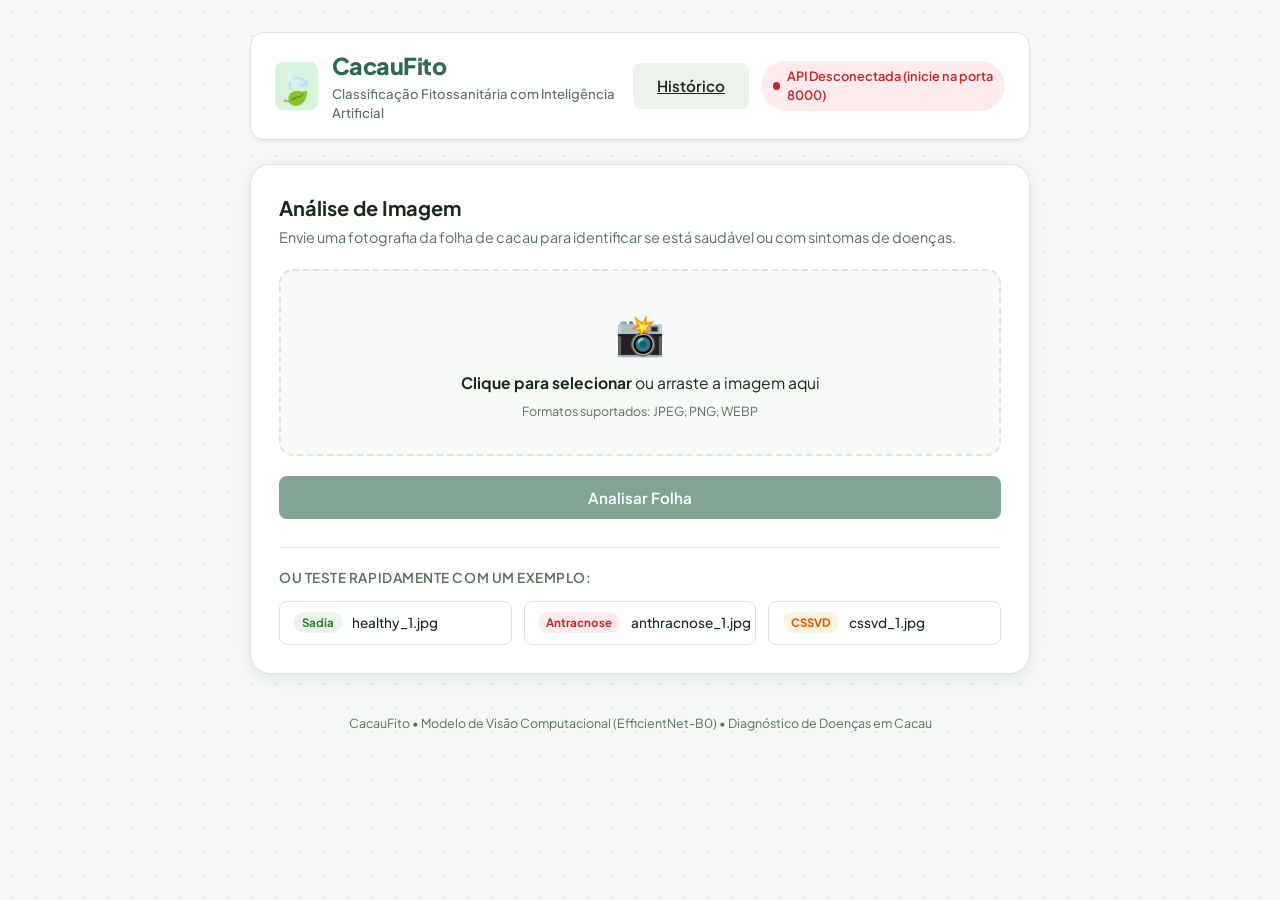
==== frontend/index.html @ 1fb0189f "feat(frontend): upload page, prediction history page, uncertainty badge Same-origin static frontend " ====
<!DOCTYPE html>
<html lang="pt-BR">
<head>
  <meta charset="UTF-8" />
  <meta name="viewport" content="width=device-width, initial-scale=1.0" />
  <title>CacauFito — Diagnóstico Inteligente de Folhas de Cacau</title>
  <link rel="preconnect" href="https://fonts.googleapis.com">
  <link rel="preconnect" href="https://fonts.gstatic.com" crossorigin>
  <link href="https://fonts.googleapis.com/css2?family=Plus+Jakarta+Sans:wght@400;500;600;700;800&display=swap" rel="stylesheet">
  <link rel="stylesheet" href="./static/style.css" />
</head>
<body>
  <div class="app-container">
    <!-- Header -->
    <header class="app-header">
      <div class="brand">
        <span class="brand-icon">🍃</span>
        <div>
          <h1>CacauFito</h1>
          <p class="tagline">Classificação Fitossanitária com Inteligência Artificial</p>
        </div>
      </div>
      <div class="header-actions">
        <a href="./history.html" class="btn btn-secondary">Histórico</a>
        <div id="service-status" class="service-status">
          <span class="status-dot"></span>
          <span class="status-text">Verificando API...</span>
        </div>
      </div>
    </header>

    <main class="main-content">
      <!-- Upload Section -->
      <section class="card upload-card">
        <div class="card-header">
          <h2>Análise de Imagem</h2>
          <p>Envie uma fotografia da folha de cacau para identificar se está saudável ou com sintomas de doenças.</p>
        </div>

        <form id="upload-form">
          <div class="drop-zone" id="drop-zone">
            <input type="file" id="file-input" accept="image/jpeg,image/png,image/webp,image/jpg" />
            <div class="drop-zone-content">
              <div class="upload-icon">📸</div>
              <p class="drop-prompt"><strong>Clique para selecionar</strong> ou arraste a imagem aqui</p>
              <span class="file-hint">Formatos suportados: JPEG, PNG, WEBP</span>
            </div>
          </div>

          <div class="form-actions">
            <button type="submit" id="submit-btn" class="btn btn-primary" disabled>
              <span class="btn-spinner" hidden></span>
              <span class="btn-text">Analisar Folha</span>
            </button>
            <button type="button" id="clear-btn" class="btn btn-secondary" hidden>Limpar</button>
          </div>
        </form>

        <!-- Quick Samples Section -->
        <div class="samples-section">
          <p class="samples-title">Ou teste rapidamente com um exemplo:</p>
          <div class="samples-grid">
            <button type="button" class="sample-btn" data-sample="healthy_1.jpg" data-name="Folha Sadia">
              <span class="sample-badge badge-healthy">Sadia</span>
              <span class="sample-label">healthy_1.jpg</span>
            </button>
            <button type="button" class="sample-btn" data-sample="anthracnose_1.jpg" data-name="Antracnose">
              <span class="sample-badge badge-anthracnose">Antracnose</span>
              <span class="sample-label">anthracnose_1.jpg</span>
            </button>
            <button type="button" class="sample-btn" data-sample="cssvd_1.jpg" data-name="CSSVD">
              <span class="sample-badge badge-cssvd">CSSVD</span>
              <span class="sample-label">cssvd_1.jpg</span>
            </button>
          </div>
        </div>
      </section>

      <!-- Preview & Result Section -->
      <section class="card results-card" id="results-card" hidden>
        <!-- Preview Box -->
        <div class="preview-wrapper" id="preview-wrapper">
          <img id="preview" alt="Pré-visualização da folha enviada" />
          <div class="preview-meta" id="preview-meta"></div>
        </div>

        <!-- Dynamic Results -->
        <div id="result" class="result-details" hidden>
          <div class="diagnosis-header" id="diagnosis-header">
            <div class="diagnosis-badge" id="diagnosis-badge">--</div>
            <div class="diagnosis-info">
              <h3 id="diagnosis-title">Diagnosticado</h3>
              <p id="diagnosis-confidence">Confiança: --%</p>
              <span id="uncertain-badge" class="uncertain-badge" hidden>⚠️ Resultado incerto</span>
            </div>
          </div>

          <!-- Probability Distribution Bars -->
          <div class="prob-section">
            <h4>Distribuição de Probabilidade</h4>
            <div class="prob-list" id="prob-list">
              <!-- Dynamically filled by app.js -->
            </div>
          </div>
        </div>

        <!-- Error Alert -->
        <div id="error" class="alert-error" role="alert" hidden>
          <span class="alert-icon">⚠️</span>
          <span id="error-message"></span>
        </div>
      </section>
    </main>

    <footer class="app-footer">
      <p>CacauFito • Modelo de Visão Computacional (EfficientNet-B0) • Diagnóstico de Doenças em Cacau</p>
    </footer>
  </div>

  <script src="./static/app.js"></script>
</body>
</html>
---- frontend/static/style.css ----
:root {
  --font-family: 'Plus Jakarta Sans', system-ui, -apple-system, BlinkMacSystemFont, 'Segoe UI', Roboto, sans-serif;
  
  /* Color Palette */
  --color-primary: #2d6a4f;
  --color-primary-hover: #1b4332;
  --color-primary-light: #d8f3dc;
  --color-accent: #52b788;
  
  --color-healthy: #2e7d32;
  --color-healthy-bg: #e8f5e9;
  --color-anthracnose: #c62828;
  --color-anthracnose-bg: #ffebee;
  --color-cssvd: #e65100;
  --color-cssvd-bg: #fff3e0;

  --color-bg: #f5f8f5;
  --color-surface: #ffffff;
  --color-surface-subtle: #f8faf8;
  --color-text-main: #192a1e;
  --color-text-muted: #5c7062;
  --color-border: #dbe5db;
  --color-border-focus: #52b788;

  --shadow-sm: 0 2px 4px rgba(0, 30, 10, 0.04);
  --shadow-md: 0 4px 16px rgba(0, 30, 10, 0.08);
  --shadow-lg: 0 8px 30px rgba(0, 30, 10, 0.12);

  --radius-sm: 8px;
  --radius-md: 14px;
  --radius-lg: 20px;
  --radius-full: 9999px;

  --transition-fast: 0.15s ease;
  --transition-normal: 0.25s ease;
}

* {
  box-sizing: border-box;
  margin: 0;
  padding: 0;
}

[hidden] {
  display: none !important;
}

body {
  font-family: var(--font-family);
  background-color: var(--color-bg);
  background-image: radial-gradient(#dbe5db 1px, transparent 1px);
  background-size: 24px 24px;
  color: var(--color-text-main);
  min-height: 100vh;
  display: flex;
  justify-content: center;
  padding: 2rem 1rem;
  line-height: 1.5;
}

.app-container {
  width: 100%;
  max-width: 780px;
  display: flex;
  flex-direction: column;
  gap: 1.5rem;
}

/* Header */
.app-header {
  display: flex;
  justify-content: space-between;
  align-items: center;
  padding: 1rem 1.5rem;
  background: var(--color-surface);
  border: 1px solid var(--color-border);
  border-radius: var(--radius-md);
  box-shadow: var(--shadow-sm);
}

.brand {
  display: flex;
  align-items: center;
  gap: 0.85rem;
}

.brand-icon {
  font-size: 2rem;
  line-height: 1;
  display: flex;
  align-items: center;
  justify-content: center;
  background: var(--color-primary-light);
  width: 48px;
  height: 48px;
  border-radius: var(--radius-sm);
}

.brand h1 {
  font-size: 1.45rem;
  font-weight: 800;
  color: var(--color-primary);
  letter-spacing: -0.02em;
}

.tagline {
  font-size: 0.82rem;
  color: var(--color-text-muted);
  font-weight: 500;
}

.header-actions {
  display: flex;
  align-items: center;
  gap: 0.75rem;
}

.service-status {
  display: inline-flex;
  align-items: center;
  gap: 0.45rem;
  font-size: 0.8rem;
  font-weight: 600;
  padding: 0.35rem 0.75rem;
  border-radius: var(--radius-full);
  background: #f0f0f0;
  color: #666;
  transition: var(--transition-normal);
}

.service-status.online {
  background: var(--color-healthy-bg);
  color: var(--color-healthy);
}

.service-status.offline {
  background: var(--color-anthracnose-bg);
  color: var(--color-anthracnose);
}

.status-dot {
  width: 8px;
  height: 8px;
  border-radius: 50%;
  background: currentColor;
}

/* Cards */
.card {
  background: var(--color-surface);
  border: 1px solid var(--color-border);
  border-radius: var(--radius-lg);
  padding: 1.75rem;
  box-shadow: var(--shadow-md);
  transition: var(--transition-normal);
}

.card-header h2 {
  font-size: 1.25rem;
  font-weight: 700;
  color: var(--color-text-main);
  margin-bottom: 0.25rem;
}

.card-header p {
  color: var(--color-text-muted);
  font-size: 0.9rem;
  margin-bottom: 1.25rem;
}

/* Drop Zone */
.drop-zone {
  position: relative;
  border: 2px dashed var(--color-border);
  border-radius: var(--radius-md);
  padding: 2rem 1.5rem;
  text-align: center;
  background: var(--color-surface-subtle);
  cursor: pointer;
  transition: all var(--transition-fast);
}

.drop-zone:hover, .drop-zone.drag-over {
  border-color: var(--color-accent);
  background: #f0faf3;
  transform: translateY(-2px);
}

.drop-zone input[type="file"] {
  position: absolute;
  top: 0;
  left: 0;
  width: 100%;
  height: 100%;
  opacity: 0;
  cursor: pointer;
}

.upload-icon {
  font-size: 2.5rem;
  margin-bottom: 0.5rem;
}

.drop-prompt {
  font-size: 0.98rem;
  color: var(--color-text-main);
  margin-bottom: 0.25rem;
}

.file-hint {
  font-size: 0.78rem;
  color: var(--color-text-muted);
}

/* Buttons & Form Actions */
.form-actions {
  display: flex;
  gap: 0.75rem;
  margin-top: 1.25rem;
}

.btn {
  display: inline-flex;
  align-items: center;
  justify-content: center;
  gap: 0.5rem;
  font-family: inherit;
  font-size: 0.95rem;
  font-weight: 600;
  padding: 0.75rem 1.5rem;
  border-radius: var(--radius-sm);
  border: none;
  cursor: pointer;
  transition: all var(--transition-fast);
}

.btn-primary {
  background: var(--color-primary);
  color: #fff;
  flex: 1;
}

.btn-primary:hover:not(:disabled) {
  background: var(--color-primary-hover);
  box-shadow: 0 4px 12px rgba(45, 106, 79, 0.3);
}

.btn-primary:disabled {
  opacity: 0.6;
  cursor: not-allowed;
}

.btn-secondary {
  background: #edf2ed;
  color: var(--color-text-main);
}

.btn-secondary:hover {
  background: #e0e8e0;
}

.btn-spinner {
  width: 16px;
  height: 16px;
  border: 2px solid #ffffff;
  border-top-color: transparent;
  border-radius: 50%;
  animation: spin 0.6s linear infinite;
}

@keyframes spin {
  to { transform: rotate(360deg); }
}

/* Samples Section */
.samples-section {
  margin-top: 1.75rem;
  padding-top: 1.25rem;
  border-top: 1px solid var(--color-border);
}

.samples-title {
  font-size: 0.85rem;
  font-weight: 600;
  color: var(--color-text-muted);
  margin-bottom: 0.75rem;
  text-transform: uppercase;
  letter-spacing: 0.04em;
}

.samples-grid {
  display: grid;
  grid-template-columns: repeat(auto-fit, minmax(180px, 1fr));
  gap: 0.75rem;
}

.sample-btn {
  display: flex;
  align-items: center;
  gap: 0.65rem;
  padding: 0.65rem 0.85rem;
  border: 1px solid var(--color-border);
  background: var(--color-surface);
  border-radius: var(--radius-sm);
  cursor: pointer;
  font-family: inherit;
  font-size: 0.85rem;
  font-weight: 500;
  color: var(--color-text-main);
  text-align: left;
  transition: all var(--transition-fast);
}

.sample-btn:hover {
  border-color: var(--color-accent);
  background: var(--color-surface-subtle);
  transform: translateY(-1px);
}

.sample-badge {
  font-size: 0.72rem;
  font-weight: 700;
  padding: 0.2rem 0.5rem;
  border-radius: var(--radius-full);
}

.badge-healthy { background: var(--color-healthy-bg); color: var(--color-healthy); }
.badge-anthracnose { background: var(--color-anthracnose-bg); color: var(--color-anthracnose); }
.badge-cssvd { background: var(--color-cssvd-bg); color: var(--color-cssvd); }

/* Results Card */
.results-card {
  margin-top: 1rem;
  animation: fadeIn 0.3s ease;
}

@keyframes fadeIn {
  from { opacity: 0; transform: translateY(8px); }
  to { opacity: 1; transform: translateY(0); }
}

.preview-wrapper {
  display: flex;
  flex-direction: column;
  align-items: center;
  gap: 0.5rem;
  margin-bottom: 1.5rem;
  background: var(--color-surface-subtle);
  padding: 1rem;
  border-radius: var(--radius-md);
  border: 1px solid var(--color-border);
}

#preview {
  max-width: 100%;
  max-height: 320px;
  object-fit: contain;
  border-radius: var(--radius-sm);
  box-shadow: var(--shadow-sm);
}

.preview-meta {
  font-size: 0.8rem;
  color: var(--color-text-muted);
}

/* Diagnosis Header */
.diagnosis-header {
  display: flex;
  align-items: center;
  gap: 1.25rem;
  padding: 1.25rem;
  border-radius: var(--radius-md);
  background: #f8faf8;
  border: 1px solid var(--color-border);
  margin-bottom: 1.5rem;
}

.diagnosis-header.healthy {
  background: var(--color-healthy-bg);
  border-color: #c8e6c9;
}

.diagnosis-header.anthracnose {
  background: var(--color-anthracnose-bg);
  border-color: #ffcdd2;
}

.diagnosis-header.cssvd {
  background: var(--color-cssvd-bg);
  border-color: #ffe0b2;
}

.diagnosis-badge {
  font-size: 2.2rem;
  display: flex;
  align-items: center;
  justify-content: center;
  width: 56px;
  height: 56px;
  border-radius: 50%;
  background: #fff;
  box-shadow: var(--shadow-sm);
}

.diagnosis-info h3 {
  font-size: 1.35rem;
  font-weight: 800;
  color: var(--color-text-main);
  margin-bottom: 0.15rem;
}

.diagnosis-info p {
  font-size: 0.95rem;
  font-weight: 600;
  color: var(--color-text-muted);
}

.uncertain-badge {
  display: inline-block;
  margin-top: 0.4rem;
  font-size: 0.78rem;
  font-weight: 700;
  padding: 0.2rem 0.6rem;
  border-radius: var(--radius-full);
  background: var(--color-cssvd-bg);
  color: var(--color-cssvd);
}

/* Probabilities Progress */
.prob-section h4 {
  font-size: 0.95rem;
  font-weight: 700;
  color: var(--color-text-main);
  margin-bottom: 0.85rem;
}

.prob-list {
  display: flex;
  flex-direction: column;
  gap: 0.75rem;
}

.prob-item {
  display: flex;
  flex-direction: column;
  gap: 0.35rem;
}

.prob-meta {
  display: flex;
  justify-content: space-between;
  font-size: 0.85rem;
  font-weight: 600;
}

.prob-bar-container {
  height: 10px;
  background: #e9efe9;
  border-radius: var(--radius-full);
  overflow: hidden;
}

.prob-bar-fill {
  height: 100%;
  border-radius: var(--radius-full);
  transition: width 0.6s cubic-bezier(0.4, 0, 0.2, 1);
}

.prob-bar-fill.healthy { background: var(--color-healthy); }
.prob-bar-fill.anthracnose { background: var(--color-anthracnose); }
.prob-bar-fill.cssvd { background: var(--color-cssvd); }

/* Error Message */
.alert-error {
  display: flex;
  align-items: center;
  gap: 0.75rem;
  padding: 1rem 1.25rem;
  background: var(--color-anthracnose-bg);
  border: 1px solid #ffcdd2;
  border-radius: var(--radius-md);
  color: var(--color-anthracnose);
  font-weight: 600;
  font-size: 0.92rem;
  margin-top: 1rem;
}

/* History Page */
.history-list {
  display: flex;
  flex-direction: column;
  gap: 0.6rem;
}

.history-item {
  display: flex;
  align-items: center;
  gap: 1rem;
  padding: 0.75rem 1rem;
  border: 1px solid var(--color-border);
  border-radius: var(--radius-sm);
  background: var(--color-surface-subtle);
}

.history-confidence {
  font-weight: 700;
  color: var(--color-text-main);
}

.history-date {
  margin-left: auto;
  font-size: 0.82rem;
  color: var(--color-text-muted);
}

.history-empty {
  padding: 1.5rem;
  text-align: center;
  color: var(--color-text-muted);
  font-size: 0.92rem;
  border: 1px dashed var(--color-border);
  border-radius: var(--radius-md);
}

.app-footer {
  text-align: center;
  font-size: 0.78rem;
  color: var(--color-text-muted);
  padding: 1rem 0;
}
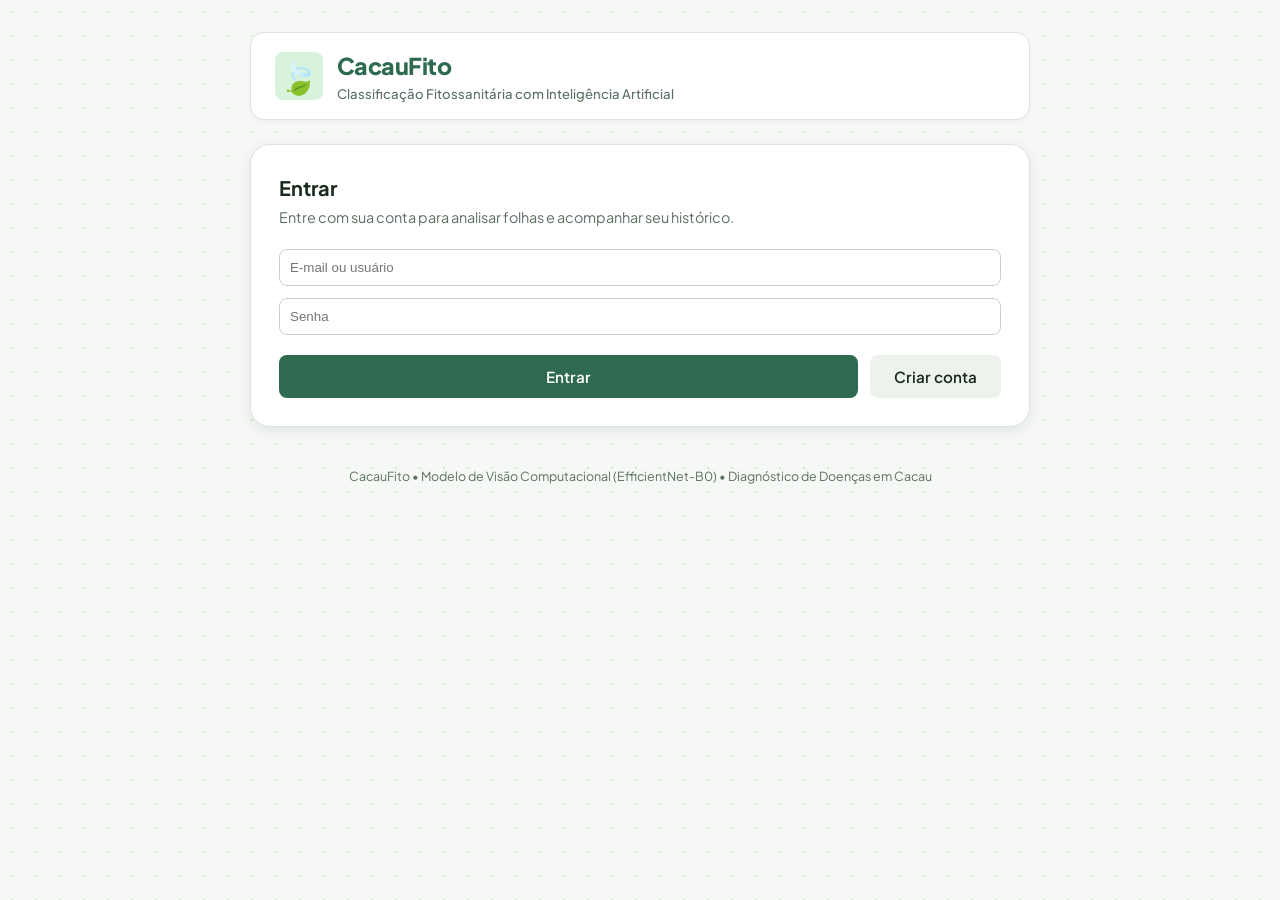
==== commit bb973893: "feat(frontend): add login page, auth guard, statistics dashboard, and logout - login.html + login.js" ====
--- a/frontend/index.html
+++ b/frontend/index.html
@@ -22,6 +22,7 @@
       </div>
       <div class="header-actions">
         <a href="./history.html" class="btn btn-secondary">Histórico</a>
+        <button type="button" id="logout-btn" class="btn btn-secondary">Sair</button>
         <div id="service-status" class="service-status">
           <span class="status-dot"></span>
           <span class="status-text">Verificando API...</span>
@@ -117,6 +118,8 @@
     </footer>
   </div>
 
+  <script src="./static/auth-guard.js"></script>
+  <script src="./static/logout.js"></script>
   <script src="./static/app.js"></script>
 </body>
 </html>
